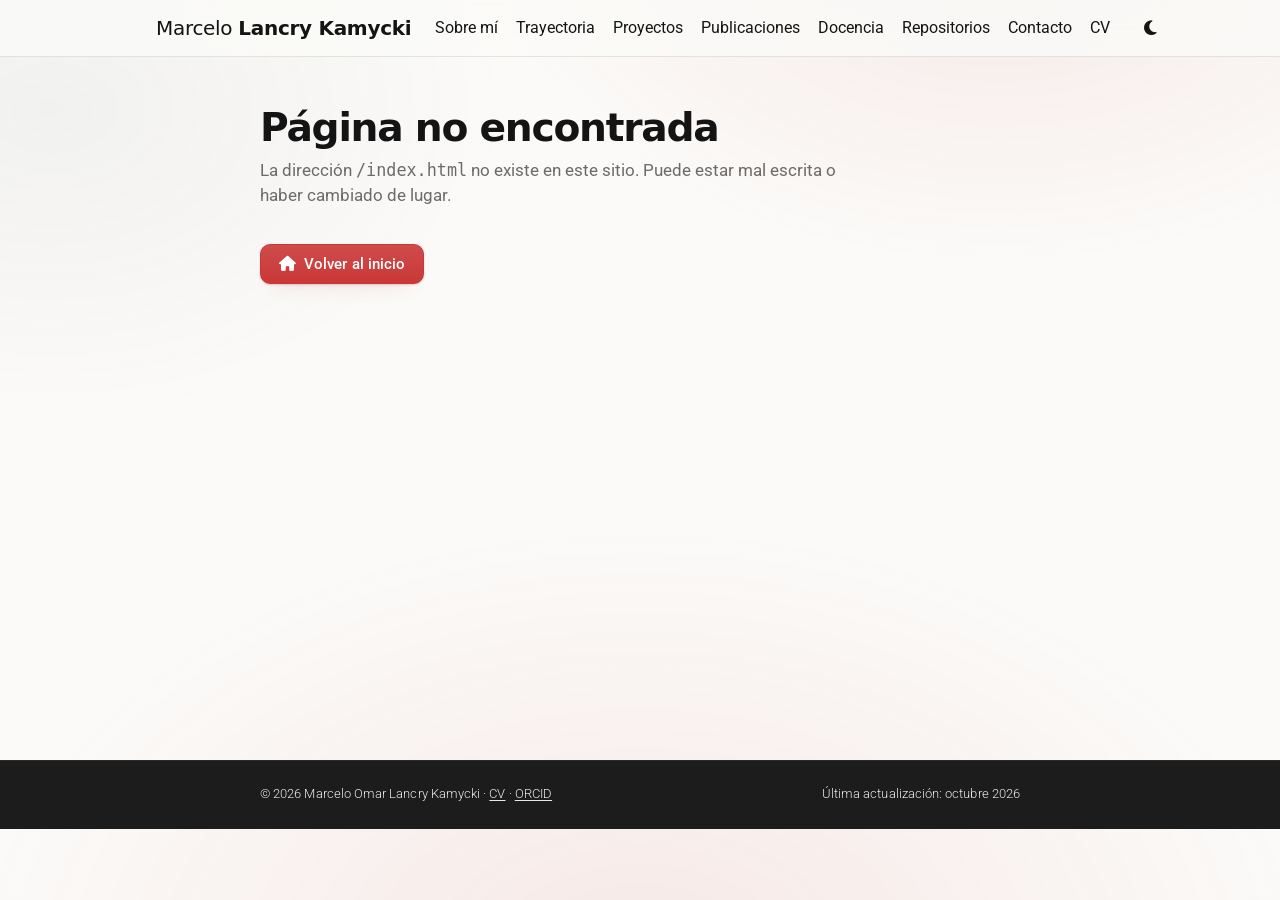
==== index.html @ e886a428 "Publicar portfolio LANKAMAR en GitHub Pages" ====
<!DOCTYPE html>
<html lang="es" data-theme="light">
  <head>
    <meta charset="UTF-8" />
    <meta name="viewport" content="width=device-width, initial-scale=1.0" />
    <link rel="icon" type="image/svg+xml" href="/favicon.svg" />
    <link rel="icon" type="image/png" sizes="32x32" href="/favicon-32.png" />
    <!-- SEO:PAGINA — generado desde seo.js -->
    <title>Marcelo Lancry Kamycki — LANKAMAR</title>
    <meta name="description" content="Portfolio de Marcelo Lancry Kamycki: proyectos, prototipos y herramientas digitales construidos con asistencia de inteligencia artificial, formación y trayectoria." />
    <link rel="canonical" href="https://teal-gnat-607186.hostingersite.com/" />
    <meta property="og:title" content="Marcelo Lancry Kamycki — LANKAMAR" />
    <meta property="og:description" content="Portfolio de Marcelo Lancry Kamycki: proyectos, prototipos y herramientas digitales construidos con asistencia de inteligencia artificial, formación y trayectoria." />
    <meta property="og:type" content="website" />
    <meta property="og:url" content="https://teal-gnat-607186.hostingersite.com/" />
    <meta property="og:image" content="https://teal-gnat-607186.hostingersite.com/og-image.png" />
    <meta property="og:image:width" content="1200" />
    <meta property="og:image:height" content="630" />
    <meta property="og:image:alt" content="Marcelo Lancry Kamycki — LANKAMAR: proyectos y herramientas digitales" />
    <meta name="twitter:card" content="summary_large_image" />
    <meta name="twitter:title" content="Marcelo Lancry Kamycki — LANKAMAR" />
    <meta name="twitter:description" content="Portfolio de Marcelo Lancry Kamycki: proyectos, prototipos y herramientas digitales construidos con asistencia de inteligencia artificial, formación y trayectoria." />
    <meta name="twitter:image" content="https://teal-gnat-607186.hostingersite.com/og-image.png" />
    <script type="application/ld+json">{"@context":"https://schema.org","@type":"Person","name":"Marcelo Omar Lancry Kamycki","alternateName":"LANKAMAR","url":"https://teal-gnat-607186.hostingersite.com/","image":"https://teal-gnat-607186.hostingersite.com/retrato-portada.jpg","jobTitle":"Especialista en tecnologías educativas y prototipos con inteligencia artificial","worksFor":{"@type":"Organization","name":"Hospital de Clínicas José de San Martín (UBA)"},"affiliation":[{"@type":"Organization","name":"CITEP-UBA"},{"@type":"Organization","name":"Universidad de Buenos Aires"}],"sameAs":["https://www.linkedin.com/in/lankamar","https://github.com/lankamar","https://orcid.org/0009-0008-8196-6291","https://www.credly.com/users/marcelo-omar-lancry-kamycki"]}</script>
    <!-- /SEO:PAGINA -->
    <meta name="author" content="Marcelo Omar Lancry Kamycki" />

    <script>
      (function () {
        try {
          var t = localStorage.getItem("theme");
          var q = new URLSearchParams(location.search).get("theme");
          if (q === "dark" || q === "light") {
            t = q;
            localStorage.setItem("theme", q);
          }
          if (t === "dark" || t === "light") {
            document.documentElement.setAttribute("data-theme", t);
          }
        } catch (e) {}
      })();
    </script>

    <link rel="preconnect" href="https://fonts.googleapis.com" />
    <link rel="preconnect" href="https://fonts.gstatic.com" crossorigin />
    <link
      href="https://fonts.googleapis.com/css2?family=Roboto:wght@300;400;500;700&family=Roboto+Slab:wght@400;600;700&display=swap"
      rel="stylesheet"
    />
    <link
      rel="stylesheet"
      href="https://cdnjs.cloudflare.com/ajax/libs/font-awesome/6.5.2/css/all.min.css"
      integrity="sha512-SnH5WK+bZxgPHs44uWIX+LLJAJ9/2PkPKZ5QiAj6Ta86w+fsb2TkcmfRyVX3pBnMFcV7oQPJkl9QevSCWr3W6A=="
      crossorigin="anonymous"
      referrerpolicy="no-referrer"
    />
    <script type="module" crossorigin src="/assets/index-DptI-uwq.js"></script>
    <link rel="stylesheet" crossorigin href="/assets/index-BQ9bZYKk.css">
  </head>
  <body>
    <div id="root"></div>
  </body>
</html>
---- assets/index-BQ9bZYKk.css ----
:root{--bg: #fbfaf8;--bg-soft: #f4f1ed;--text: #141414;--muted: #6b6b6b;--accent: #ca3737;--accent-strong: #a92c2c;--accent-soft: rgba(202, 55, 55, .07);--accent-glow: rgba(202, 55, 55, .16);--accent-ring: rgba(202, 55, 55, .3);--border: rgba(28, 22, 18, .1);--border-strong: rgba(28, 22, 18, .22);--card: #ffffff;--glass: rgba(251, 250, 248, .82);--halo-warm: rgba(202, 55, 55, .09);--halo-cool: rgba(110, 120, 140, .065);--frame-bg: linear-gradient(158deg, #ffffff, #f7f2ee);--shadow-xs: 0 1px 2px rgba(32, 24, 18, .05);--shadow-sm: 0 1px 2px rgba(32, 24, 18, .05), 0 6px 16px -12px rgba(32, 24, 18, .22);--shadow-md: 0 2px 4px rgba(32, 24, 18, .04), 0 18px 36px -24px rgba(32, 24, 18, .35);--footer-bg: #1c1c1d;--footer-text: #e8e8e8;--nav-h: 57px;--max: 800px;--font-body: "Roboto", -apple-system, BlinkMacSystemFont, "Segoe UI", Helvetica, Arial, sans-serif;--font-head: ui-sans-serif, system-ui, -apple-system, "Segoe UI", Roboto, Helvetica, Arial, sans-serif}html[data-theme=dark]{--bg: #191a1b;--bg-soft: #212325;--text: #e8e8e8;--muted: #b9b9b8;--accent: #e8695f;--accent-strong: #f08a80;--accent-soft: rgba(232, 105, 95, .12);--accent-glow: rgba(232, 105, 95, .22);--accent-ring: rgba(232, 105, 95, .42);--border: rgba(255, 255, 255, .1);--border-strong: rgba(255, 255, 255, .22);--card: #202224;--glass: rgba(25, 26, 27, .8);--halo-warm: rgba(232, 105, 95, .13);--halo-cool: rgba(120, 150, 175, .07);--frame-bg: linear-gradient(158deg, #26282a, #1d1f21);--shadow-xs: 0 1px 2px rgba(0, 0, 0, .35);--shadow-sm: 0 1px 2px rgba(0, 0, 0, .35), 0 8px 20px -14px rgba(0, 0, 0, .6);--shadow-md: 0 2px 6px rgba(0, 0, 0, .35), 0 22px 44px -28px rgba(0, 0, 0, .75);--footer-bg: #e8e8e8;--footer-text: #1c1c1d}*,*:before,*:after{box-sizing:border-box}html{scroll-behavior:smooth;background:var(--bg);transition:background-color .25s ease}body:before{content:"";position:fixed;top:0;right:0;bottom:0;left:0;z-index:-1;pointer-events:none;background:radial-gradient(52rem 34rem at 78% -8%,var(--halo-warm),transparent 62%),radial-gradient(44rem 30rem at 4% 12%,var(--halo-cool),transparent 65%),radial-gradient(60rem 40rem at 50% 108%,var(--halo-warm),transparent 70%)}body{margin:0;padding-top:var(--nav-h);background:transparent;color:var(--text);font-family:var(--font-body);font-size:16px;font-weight:300;line-height:1.5;-webkit-font-smoothing:antialiased;text-rendering:optimizeLegibility;transition:color .25s ease}::selection{background:color-mix(in srgb,var(--accent) 22%,transparent);color:var(--text)}h1,h2,h3,h4{font-family:var(--font-head);color:var(--text);font-weight:600;line-height:1.15;letter-spacing:-.022em;text-wrap:balance;margin:0 0 .5rem}h1{font-size:2.45rem;letter-spacing:-.032em;margin-bottom:.5rem}h2{font-size:1.65rem;letter-spacing:-.024em;margin-top:3rem;margin-bottom:.85rem}h3{font-size:1.15rem;letter-spacing:-.012em;font-weight:600;margin-bottom:.35rem}p{margin:0 0 .7rem;line-height:1.62;text-wrap:pretty}a{color:var(--accent);text-decoration:none;transition:color .16s ease}a:not(.btn):hover,a:not(.btn):focus-visible{color:var(--accent);text-decoration:underline;text-decoration-thickness:1px;text-underline-offset:3px;text-decoration-color:color-mix(in srgb,currentColor 55%,transparent)}a:focus-visible,button:focus-visible{outline:2px solid var(--accent);outline-offset:3px}strong,b{font-weight:700}hr{border:0;border-top:1px solid var(--border);margin:2rem 0}small,.muted{color:var(--muted)}.container{width:100%;max-width:var(--max);margin:0 auto;padding:0 20px}.navbar{position:fixed;top:0;left:0;right:0;height:var(--nav-h);z-index:100;background:var(--glass);-webkit-backdrop-filter:blur(14px) saturate(1.15);backdrop-filter:blur(14px) saturate(1.15);border-bottom:1px solid var(--border);transition:background-color .25s ease,border-color .25s ease}@supports not ((backdrop-filter: blur(1px)) or (-webkit-backdrop-filter: blur(1px))){.navbar{background:var(--bg)}}.nav-inner{max-width:1000px;height:100%;margin:0 auto;padding:0 16px;display:flex;align-items:center;gap:16px}.brand{font-family:var(--font-head);font-size:1.25rem;font-weight:100;color:var(--text);white-space:nowrap;letter-spacing:-.015em;transition:opacity .18s ease}.brand b{font-weight:700}.brand:hover{text-decoration:none;color:var(--text);opacity:.72}.nav-links{display:flex;align-items:center;gap:2px;margin-left:auto;list-style:none;padding:0;margin-bottom:0;margin-top:0}.nav-links a{position:relative;display:inline-flex;align-items:center;height:var(--nav-h);padding:0 8px;font-size:1rem;font-weight:400;color:var(--text);white-space:nowrap;transition:color .18s ease}.nav-links a:after{content:"";position:absolute;left:8px;right:8px;bottom:0;height:2px;border-radius:2px 2px 0 0;background:var(--accent);transform:scaleX(0);transform-origin:left center;transition:transform .22s cubic-bezier(.4,0,.2,1)}.nav-links a:hover,.nav-links a:focus-visible{color:var(--accent);text-decoration:none}.nav-links a:hover:after,.nav-links a:focus-visible:after,.nav-links a.active:after{transform:scaleX(1)}.nav-links a.active{color:var(--accent)}.theme-toggle{display:inline-flex;align-items:center;justify-content:center;width:34px;height:34px;margin-left:4px;border:0;border-radius:999px;background:transparent;color:var(--text);font-size:1.05rem;cursor:pointer;transition:background-color .18s ease,color .18s ease,transform .18s ease}.theme-toggle:hover{color:var(--accent);background:var(--bg-soft)}.theme-toggle:active{transform:scale(.94)}html[data-theme=dark] .theme-toggle .fa-moon,html[data-theme=light] .theme-toggle .fa-sun{display:none}html[data-theme=dark] .btn:not(.btn-outline),html[data-theme=dark] .btn:not(.btn-outline):hover{color:#191a1b}html[data-theme=dark] .btn-outline,html[data-theme=dark] .btn-outline:hover{color:var(--accent)}html[data-theme=dark] .badge{color:#191a1b}.nav-burger{display:none;width:40px;height:40px;border:0;border-radius:999px;background:transparent;color:var(--text);font-size:1.2rem;cursor:pointer;transition:background-color .18s ease,color .18s ease}.nav-burger:hover{background:var(--bg-soft);color:var(--accent)}main{min-height:calc(100vh - var(--nav-h) - 140px);padding:48px 0 72px}.page{animation:page-fade .55s ease both}@keyframes page-fade{0%{opacity:0}to{opacity:1}}@media(prefers-reduced-motion:reduce){.page{animation:none}html{scroll-behavior:auto}*,*:before,*:after{transition-duration:.01ms!important;animation-duration:.01ms!important;animation-iteration-count:1!important}.btn:hover,.btn:active,.btn-outline:hover,.social-row a:hover,.social-row a:active,.repo-card:hover,.repo-card:active,.theme-toggle:active{transform:none}}.affil{font-size:1.05rem;font-weight:400;line-height:1.5;color:var(--muted);margin-bottom:2.2rem;max-width:60ch}.affil b{font-weight:500;color:var(--text)}.profile{display:grid;grid-template-columns:minmax(0,1fr) 240px;gap:32px;align-items:start}.photo-frame{position:relative;width:240px;padding:7px;border-radius:26px;border:1px solid var(--border);background:var(--frame-bg);box-shadow:var(--shadow-md),inset 0 1px #ffffff59,0 0 44px -4px var(--accent-glow)}.profile-photo{width:100%;height:auto;aspect-ratio:3 / 4;object-fit:cover;object-position:center top;border-radius:20px;display:block}.social-row{display:flex;flex-wrap:wrap;gap:20px;margin-top:1.4rem;font-size:2rem;line-height:1}.social-row a{color:var(--text);display:inline-flex;align-items:center;justify-content:center;width:36px;height:36px;border-radius:8px;transition:color .18s ease,background-color .18s ease,transform .18s ease}.social-row a:hover{color:var(--accent);background:var(--accent-soft);text-decoration:none;transform:translateY(-1px)}.social-row a:active{transform:translateY(0) scale(.96)}.actions{display:flex;flex-wrap:wrap;gap:10px;margin-top:1.4rem}.btn{display:inline-flex;align-items:center;gap:8px;padding:10px 18px;border-radius:10px;border:1px solid var(--accent);background:linear-gradient(180deg,color-mix(in srgb,var(--accent) 90%,#fff),var(--accent));color:#fff;font-family:var(--font-body);font-size:.95rem;font-weight:500;letter-spacing:.005em;line-height:1.2;cursor:pointer;box-shadow:0 1px 2px #4610102e,0 12px 22px -16px var(--accent-ring);transition:background-color .18s ease,border-color .18s ease,box-shadow .2s ease,transform .16s ease}.btn:hover{background:var(--accent-strong);border-color:var(--accent-strong);color:#fff;text-decoration:none;transform:translateY(-1px);box-shadow:0 2px 4px #46101033,0 18px 30px -18px var(--accent-ring)}.btn:active{transform:translateY(0) scale(.995);box-shadow:0 1px 2px #46101033}.btn-outline{background:transparent;color:var(--accent);border-color:color-mix(in srgb,var(--accent) 40%,transparent);box-shadow:none}.btn-outline:hover{background:var(--accent-soft);border-color:var(--accent);color:var(--accent);transform:translateY(-1px);box-shadow:0 12px 24px -20px var(--accent-ring)}.news{list-style:none;padding:0;margin:0}.news li{display:grid;grid-template-columns:108px minmax(0,1fr);gap:16px;padding:8px 0}.news .date{color:var(--muted);font-size:.88rem;font-weight:400;letter-spacing:.01em;font-variant-numeric:tabular-nums;padding-top:3px}.pub{padding:14px 0;border-bottom:1px solid var(--border)}.pub:first-of-type{border-top:1px solid var(--border)}.pub-head{display:flex;align-items:baseline;gap:10px;flex-wrap:wrap}.pub-title{font-weight:400;font-size:1rem}.badge{display:inline-block;padding:2px 8px;border-radius:4px;background:var(--accent);color:#fff;font-size:.66rem;font-weight:700;letter-spacing:.07em;text-transform:uppercase;vertical-align:middle}.badge-soft{background:var(--accent-soft);color:var(--accent);box-shadow:inset 0 0 0 1px color-mix(in srgb,var(--accent) 22%,transparent)}.pub-meta{margin-top:5px;color:var(--muted);font-size:.88rem;font-variant-numeric:tabular-nums}.entry{padding:16px 0;border-bottom:1px solid var(--border)}.entry:first-of-type{border-top:1px solid var(--border)}.entry-head{display:flex;justify-content:space-between;align-items:baseline;gap:16px;flex-wrap:wrap}.entry-title{font-weight:400;font-size:1.05rem}.entry-when{color:var(--muted);font-size:.88rem;font-variant-numeric:tabular-nums;white-space:nowrap}.entry-sub{color:var(--muted);font-size:.95rem;margin-top:1px}.entry-detail{color:var(--muted);font-size:.88rem;line-height:1.58;margin:5px 0 0}.entry p{margin:.5rem 0 0}.entry-body{display:flex;gap:20px;align-items:flex-start}.entry-body>div{flex:1;min-width:0}.project-thumb{width:220px;border:1px solid var(--border);border-radius:10px;box-shadow:var(--shadow-sm);display:block;flex:0 0 auto}.chips{display:flex;flex-wrap:wrap;gap:6px;margin-top:8px}.chip{font-size:.75rem;color:var(--muted);border:1px solid var(--border);border-radius:999px;padding:1px 9px;line-height:1.6;transition:border-color .18s ease,color .18s ease}.chip:hover{border-color:color-mix(in srgb,var(--accent) 30%,var(--border));color:var(--text)}.timeline{border-left:1px solid var(--border-strong);padding-left:18px;margin:1rem 0 0}.timeline .entry{border-top:0;border-bottom:1px solid var(--border);position:relative}.timeline .entry:first-of-type{border-top:0;padding-top:0}.timeline .entry:before{content:"";position:absolute;left:-22px;top:25px;width:7px;height:7px;border-radius:50%;background:var(--accent);box-shadow:0 0 0 3px var(--accent-soft)}.timeline .entry:first-of-type:before{top:9px}.timeline ul{margin:.4rem 0 0;padding-left:1.1rem;color:var(--text);font-size:.98rem}.timeline li{margin-bottom:2px}.grid-2{display:grid;grid-template-columns:repeat(2,minmax(0,1fr));gap:16px}.card{border:1px solid var(--border);border-radius:14px;padding:18px 20px;background:var(--card);box-shadow:var(--shadow-sm);transition:border-color .18s ease,box-shadow .2s ease}.card h3{margin-bottom:4px}.card p{color:var(--text);font-size:.95rem;margin:0}.card .actions{margin-top:14px}.page-sub{font-size:.95rem;font-weight:400;line-height:1.6;color:var(--muted);margin-bottom:1.4rem;max-width:62ch}.repo-grid{display:grid;grid-template-columns:repeat(2,minmax(0,1fr));gap:16px;margin-top:.4rem}.repo-card{display:flex;flex-direction:column;gap:6px;min-height:116px;padding:12px 14px;border:1px solid var(--border);border-radius:12px;background:var(--card);color:var(--text);box-shadow:var(--shadow-xs);transition:border-color .18s ease,box-shadow .2s ease,transform .18s ease}.repo-card:hover{border-color:color-mix(in srgb,var(--accent) 38%,var(--border));box-shadow:var(--shadow-md);transform:translateY(-2px)}.repo-card:active{transform:translateY(0)}.repo-name{display:flex;align-items:center;gap:7px;font-size:.95rem;font-weight:600;color:#0969da;word-break:break-word}.repo-name i{font-size:.85rem}.repo-card:hover .repo-name{text-decoration:underline}html[data-theme=dark] .repo-name{color:#58a6ff}.repo-desc{font-size:.8rem;line-height:1.5;color:var(--muted);display:-webkit-box;-webkit-line-clamp:3;-webkit-box-orient:vertical;overflow:hidden}.repo-meta{display:flex;flex-wrap:wrap;align-items:center;gap:14px;margin-top:auto;padding-top:4px;font-size:.75rem;color:var(--muted)}.repo-meta i{margin-right:4px}.repo-lang{display:inline-flex;align-items:center;gap:5px}.lang-dot{width:9px;height:9px;border-radius:50%;display:inline-block}.repo-demo{margin-left:auto;font-weight:500}.repo-demo:hover{text-decoration:underline}.cv-card{display:flex;align-items:center;justify-content:space-between;gap:16px;padding:16px 20px;border:1px solid var(--border);border-radius:14px;background:var(--card);box-shadow:var(--shadow-xs);margin-bottom:12px;transition:border-color .18s ease,box-shadow .2s ease}.cv-card:hover{border-color:var(--border-strong);box-shadow:var(--shadow-sm)}.cv-card p{margin:2px 0 0;color:var(--muted);font-size:.93rem}.contact-list{list-style:none;padding:0;margin:1.2rem 0 0}.contact-list li{display:flex;align-items:center;gap:12px;padding:9px 0;border-bottom:1px solid var(--border)}.contact-list i{width:26px;height:26px;display:inline-flex;align-items:center;justify-content:center;border-radius:7px;background:var(--accent-soft);color:var(--accent);text-align:center;font-size:.95rem;flex:0 0 auto}footer{background:var(--footer-bg);color:var(--footer-text);padding:24px 0;font-size:.8rem;font-weight:300;letter-spacing:.005em;box-shadow:inset 0 1px #ffffff0f}footer .container{display:flex;justify-content:space-between;gap:16px;flex-wrap:wrap}footer a{color:var(--footer-text);text-decoration:underline;text-underline-offset:2px}footer a:hover{color:var(--footer-text);opacity:.8}footer p{margin:0}@media(max-width:1080px){.nav-links{position:absolute;top:var(--nav-h);left:0;right:0;display:none;flex-direction:column;align-items:stretch;gap:0;background:var(--bg);border-bottom:1px solid var(--border);box-shadow:var(--shadow-md);padding:6px 16px 12px}.nav-links.open{display:flex}.nav-links a{height:auto;padding:10px 4px;border-bottom:1px solid var(--border)}.nav-links a:after{display:none}.nav-links li:last-child a{border-bottom:0}.nav-burger{display:inline-flex;align-items:center;justify-content:center}.theme-toggle{margin-left:auto}}@media(max-width:760px){main{padding-top:32px}h1{font-size:2rem}h2{font-size:1.45rem;margin-top:2.4rem}.affil{font-size:1rem}.profile{grid-template-columns:1fr;gap:22px}.photo-frame{width:200px;justify-self:start;order:-1}.social-row{gap:4px;font-size:1.55rem}.social-row a{width:30px;height:30px}.news li{grid-template-columns:1fr;gap:2px}.grid-2,.repo-grid{grid-template-columns:1fr}.entry-body{flex-direction:column}.project-thumb{width:100%}.cv-card{flex-direction:column;align-items:flex-start}footer .container{flex-direction:column}}@media(max-width:360px){.brand{font-size:1rem}}
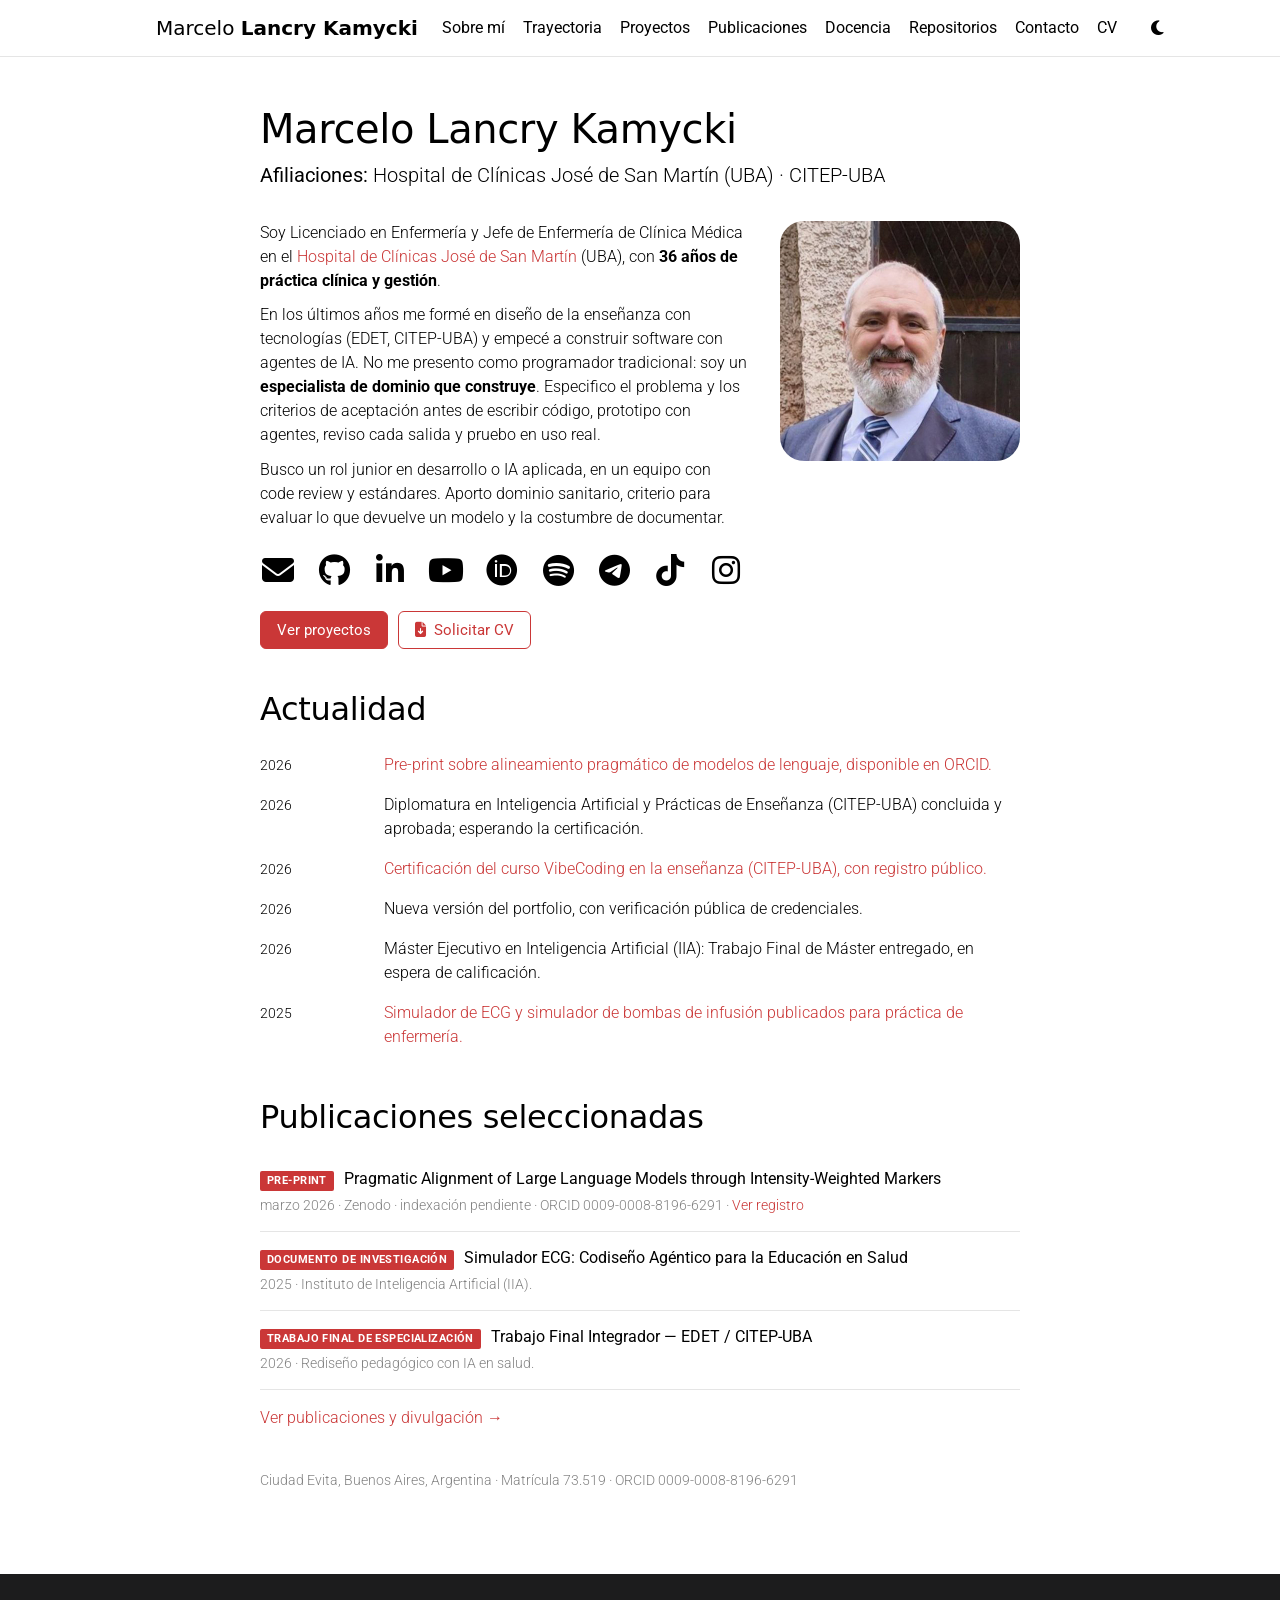
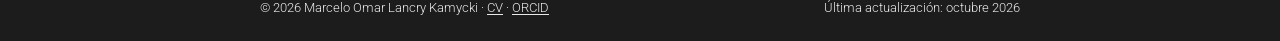
==== commit cb71398b: "CV: aclarar verificación por correo y retirar descargas directas Publica la pestaña CV revisada en e" ====
--- a/index.html
+++ b/index.html
@@ -3,27 +3,12 @@
   <head>
     <meta charset="UTF-8" />
     <meta name="viewport" content="width=device-width, initial-scale=1.0" />
-    <link rel="icon" type="image/svg+xml" href="/favicon.svg" />
-    <link rel="icon" type="image/png" sizes="32x32" href="/favicon-32.png" />
-    <!-- SEO:PAGINA — generado desde seo.js -->
-    <title>Marcelo Lancry Kamycki — LANKAMAR</title>
-    <meta name="description" content="Portfolio de Marcelo Lancry Kamycki: proyectos, prototipos y herramientas digitales construidos con asistencia de inteligencia artificial, formación y trayectoria." />
-    <link rel="canonical" href="https://teal-gnat-607186.hostingersite.com/" />
+    
+    <meta name="description" content="Marcelo Omar Lancry Kamycki: Licenciado en Enfermería, Jefe de Enfermería (UBA) y desarrollador asistido por IA. Herramientas para salud y educación." />
+    <meta name="author" content="Marcelo Omar Lancry Kamycki" />
     <meta property="og:title" content="Marcelo Lancry Kamycki — LANKAMAR" />
-    <meta property="og:description" content="Portfolio de Marcelo Lancry Kamycki: proyectos, prototipos y herramientas digitales construidos con asistencia de inteligencia artificial, formación y trayectoria." />
+    <meta property="og:description" content="Enfermería, gestión hospitalaria e inteligencia artificial aplicada a salud y educación." />
     <meta property="og:type" content="website" />
-    <meta property="og:url" content="https://teal-gnat-607186.hostingersite.com/" />
-    <meta property="og:image" content="https://teal-gnat-607186.hostingersite.com/og-image.png" />
-    <meta property="og:image:width" content="1200" />
-    <meta property="og:image:height" content="630" />
-    <meta property="og:image:alt" content="Marcelo Lancry Kamycki — LANKAMAR: proyectos y herramientas digitales" />
-    <meta name="twitter:card" content="summary_large_image" />
-    <meta name="twitter:title" content="Marcelo Lancry Kamycki — LANKAMAR" />
-    <meta name="twitter:description" content="Portfolio de Marcelo Lancry Kamycki: proyectos, prototipos y herramientas digitales construidos con asistencia de inteligencia artificial, formación y trayectoria." />
-    <meta name="twitter:image" content="https://teal-gnat-607186.hostingersite.com/og-image.png" />
-    <script type="application/ld+json">{"@context":"https://schema.org","@type":"Person","name":"Marcelo Omar Lancry Kamycki","alternateName":"LANKAMAR","url":"https://teal-gnat-607186.hostingersite.com/","image":"https://teal-gnat-607186.hostingersite.com/retrato-portada.jpg","jobTitle":"Especialista en tecnologías educativas y prototipos con inteligencia artificial","worksFor":{"@type":"Organization","name":"Hospital de Clínicas José de San Martín (UBA)"},"affiliation":[{"@type":"Organization","name":"CITEP-UBA"},{"@type":"Organization","name":"Universidad de Buenos Aires"}],"sameAs":["https://www.linkedin.com/in/lankamar","https://github.com/lankamar","https://orcid.org/0009-0008-8196-6291","https://www.credly.com/users/marcelo-omar-lancry-kamycki"]}</script>
-    <!-- /SEO:PAGINA -->
-    <meta name="author" content="Marcelo Omar Lancry Kamycki" />
 
     <script>
       (function () {
@@ -54,9 +39,28 @@
       crossorigin="anonymous"
       referrerpolicy="no-referrer"
     />
-    <script type="module" crossorigin src="/assets/index-DptI-uwq.js"></script>
-    <link rel="stylesheet" crossorigin href="/assets/index-BQ9bZYKk.css">
-  </head>
+    <script type="module" crossorigin src="/assets/index-Da2te-rT.js"></script>
+    <link rel="stylesheet" crossorigin href="/assets/index-DfGlC-lY.css">
+  <!-- SEO:PAGINA — generado desde seo.js -->
+    <title>LANKAMAR | Marcelo Lancry Kamycki — Desarrollo e investigación</title>
+    <meta name="description" content="LANKAMAR: sitio académico y de desarrollo de software de Marcelo Lancry Kamycki. Proyectos de IA en salud, simulación clínica y educación superior." />
+    <link rel="canonical" href="https://lankamar.github.io/" />
+    <meta property="og:title" content="LANKAMAR | Marcelo Lancry Kamycki — Desarrollo e investigación" />
+    <meta property="og:description" content="LANKAMAR: sitio académico y de desarrollo de software de Marcelo Lancry Kamycki. Proyectos de IA en salud, simulación clínica y educación superior." />
+    <meta property="og:type" content="website" />
+    <meta property="og:url" content="https://lankamar.github.io/" />
+    <meta property="og:image" content="https://lankamar.github.io/og-image.png" />
+    <meta property="og:image:width" content="1200" />
+    <meta property="og:image:height" content="630" />
+    <meta property="og:image:alt" content="Marcelo Lancry Kamycki — LANKAMAR: proyectos y herramientas digitales" />
+    <meta name="twitter:card" content="summary_large_image" />
+    <meta name="twitter:title" content="LANKAMAR | Marcelo Lancry Kamycki — Desarrollo e investigación" />
+    <meta name="twitter:description" content="LANKAMAR: sitio académico y de desarrollo de software de Marcelo Lancry Kamycki. Proyectos de IA en salud, simulación clínica y educación superior." />
+    <meta name="twitter:image" content="https://lankamar.github.io/og-image.png" />
+    <script type="application/ld+json">{"@context":"https://schema.org","@type":"Person","name":"Marcelo Omar Lancry Kamycki","alternateName":"LANKAMAR","url":"https://lankamar.github.io/","image":"https://lankamar.github.io/retrato-portada.jpg","jobTitle":"Licenciado en Enfermería y Jefe de Enfermería","worksFor":{"@type":"Organization","name":"Hospital de Clínicas José de San Martín (UBA)"},"affiliation":[{"@type":"Organization","name":"CITEP-UBA"},{"@type":"Organization","name":"Universidad de Buenos Aires"}],"sameAs":["https://www.linkedin.com/in/lankamar","https://github.com/lankamar","https://orcid.org/0009-0008-8196-6291","https://scholar.google.com/citations?user=ERLQOWcAAAAJ&hl=es","https://www.credly.com/users/marcelo-omar-lancry-kamycki"]}</script>
+    <!-- /SEO:PAGINA -->
+
+</head>
   <body>
     <div id="root"></div>
   </body>
--- a/assets/index-DfGlC-lY.css
+++ b/assets/index-DfGlC-lY.css
@@ -0,0 +1 @@
+:root{--bg: #ffffff;--bg-soft: #f7f7f7;--text: #000000;--muted: #828282;--accent: #ca3737;--accent-hover: #ca3737;--accent-soft: rgba(202, 55, 55, .07);--border: rgba(0, 0, 0, .1);--border-strong: rgba(0, 0, 0, .25);--card: #ffffff;--footer-bg: #1c1c1d;--footer-text: #e8e8e8;--nav-h: 57px;--max: 800px;--font-body: "Roboto", -apple-system, BlinkMacSystemFont, "Segoe UI", Helvetica, Arial, sans-serif;--font-head: ui-sans-serif, system-ui, -apple-system, "Segoe UI", Roboto, Helvetica, Arial, sans-serif}html[data-theme=dark]{--bg: #1c1c1d;--bg-soft: #232426;--text: #e8e8e8;--muted: #c9c9c9;--accent: #2698ba;--accent-hover: #2698ba;--accent-soft: rgba(38, 152, 186, .14);--border: #424246;--border-strong: #5c5c61;--card: #212529;--footer-bg: #e8e8e8;--footer-text: #1c1c1d}*,*:before,*:after{box-sizing:border-box}html{scroll-behavior:smooth;background:var(--bg)}body{margin:0;padding-top:var(--nav-h);background:var(--bg);color:var(--text);font-family:var(--font-body);font-size:16px;font-weight:300;line-height:1.5;-webkit-font-smoothing:antialiased;text-rendering:optimizeLegibility;transition:background-color .25s ease,color .25s ease}h1,h2,h3,h4{font-family:var(--font-head);color:var(--text);font-weight:300;line-height:1.2;letter-spacing:-.01em;margin:0 0 .5rem}h1{font-size:2.5rem;margin-bottom:.5rem}h2{font-size:2rem;margin-top:2.6rem;margin-bottom:1rem}h3{font-size:1.25rem;font-weight:400;margin-bottom:.35rem}p{margin:0 0 .65rem}a{color:var(--accent);text-decoration:none}a:hover,a:focus-visible{color:var(--accent);text-decoration:underline;text-underline-offset:2px}a:focus-visible,button:focus-visible{outline:2px solid var(--accent);outline-offset:3px;border-radius:2px}strong,b{font-weight:700}hr{border:0;border-top:1px solid var(--border);margin:2rem 0}small,.muted{color:var(--muted)}.container{width:100%;max-width:var(--max);margin:0 auto;padding:0 20px}.navbar{position:fixed;top:0;left:0;right:0;height:var(--nav-h);z-index:100;background:var(--bg);border-bottom:1px solid var(--border)}.nav-inner{max-width:1000px;height:100%;margin:0 auto;padding:0 16px;display:flex;align-items:center;gap:16px}.brand{font-family:var(--font-head);font-size:1.25rem;font-weight:100;color:var(--text);white-space:nowrap;letter-spacing:0}.brand b{font-weight:700}.brand:hover{text-decoration:none;color:var(--text)}.nav-links{display:flex;align-items:center;gap:2px;margin-left:auto;list-style:none;padding:0;margin-bottom:0;margin-top:0}.nav-links a{display:inline-block;padding:7px 8px;font-size:1rem;font-weight:400;color:var(--text);white-space:nowrap}.nav-links a:hover{color:var(--accent);text-decoration:none}.nav-links a.active{color:var(--accent)}.theme-toggle{display:inline-flex;align-items:center;justify-content:center;width:34px;height:34px;margin-left:4px;border:0;background:transparent;color:var(--text);font-size:1.05rem;cursor:pointer}.theme-toggle:hover{color:var(--accent)}html[data-theme=dark] .theme-toggle .fa-moon,html[data-theme=light] .theme-toggle .fa-sun{display:none}html[data-theme=dark] .btn:not(.btn-outline),html[data-theme=dark] .btn:not(.btn-outline):hover{color:#0c1a1f}html[data-theme=dark] .btn-outline,html[data-theme=dark] .btn-outline:hover{color:var(--accent)}html[data-theme=dark] .badge{color:#0c1a1f}.nav-burger{display:none;width:40px;height:40px;border:0;background:transparent;color:var(--text);font-size:1.2rem;cursor:pointer}main{min-height:calc(100vh - var(--nav-h) - 140px);padding:48px 0 72px}.page{animation:page-fade .55s ease both}@keyframes page-fade{0%{opacity:0}to{opacity:1}}@media(prefers-reduced-motion:reduce){.page{animation:none}html{scroll-behavior:auto}}.affil{font-size:1.25rem;font-weight:300;line-height:1.4;margin-bottom:2rem}.affil b{font-weight:400}.profile{display:grid;grid-template-columns:minmax(0,1fr) 240px;gap:32px;align-items:start}.profile-photo{width:240px;height:240px;object-fit:cover;object-position:center 12%;border-radius:24px;display:block}.social-row{display:flex;flex-wrap:wrap;gap:20px;margin-top:1.4rem;font-size:2rem;line-height:1}.social-row a{color:var(--text);display:inline-flex;align-items:center;justify-content:center;width:36px;height:36px}.social-row a:hover{color:var(--accent);text-decoration:none}.actions{display:flex;flex-wrap:wrap;gap:10px;margin-top:1.4rem}.btn{display:inline-flex;align-items:center;gap:8px;padding:9px 16px;border-radius:6px;border:1px solid var(--accent);background:var(--accent);color:#fff;font-family:var(--font-body);font-size:.95rem;font-weight:400;line-height:1.2;cursor:pointer}.btn:hover{background:var(--accent);border-color:var(--accent);color:#fff;text-decoration:none;opacity:.88}.btn-outline{background:transparent;color:var(--accent)}.btn-outline:hover{background:var(--accent-soft);color:var(--accent)}.news{list-style:none;padding:0;margin:0}.news li{display:grid;grid-template-columns:108px minmax(0,1fr);gap:16px;padding:8px 0}.news .date{color:var(--text);font-size:.9rem;padding-top:2px}.pub{padding:14px 0;border-bottom:1px solid var(--border)}.pub:first-of-type{border-top:1px solid var(--border)}.pub-head{display:flex;align-items:baseline;gap:10px;flex-wrap:wrap}.pub-title{font-weight:400;font-size:1rem}.badge{display:inline-block;padding:2px 7px;border-radius:2px;background:var(--accent);color:#fff;font-size:.68rem;font-weight:700;letter-spacing:.04em;text-transform:uppercase;vertical-align:middle}.badge-soft{background:var(--accent-soft);color:var(--accent)}.pub-meta{margin-top:4px;color:var(--muted);font-size:.9rem}.entry{padding:16px 0;border-bottom:1px solid var(--border)}.entry:first-of-type{border-top:1px solid var(--border)}.entry-head{display:flex;justify-content:space-between;align-items:baseline;gap:16px;flex-wrap:wrap}.entry-title{font-weight:400;font-size:1.05rem}.entry-when{color:var(--muted);font-size:.9rem;white-space:nowrap}.entry-sub{color:var(--muted);font-size:.95rem;margin-top:1px}.entry-detail{color:var(--muted);font-size:.9rem;line-height:1.55;margin:4px 0 0}.entry p{margin:.5rem 0 0}.entry-body{display:flex;gap:20px;align-items:flex-start}.entry-body>div{flex:1;min-width:0}.project-thumb{width:220px;border:1px solid var(--border);border-radius:8px;display:block;flex:0 0 auto}.chips{display:flex;flex-wrap:wrap;gap:6px;margin-top:8px}.chip{font-size:.75rem;color:var(--muted);border:1px solid var(--border);border-radius:999px;padding:1px 9px;line-height:1.6}.timeline{border-left:1px solid var(--border-strong);padding-left:18px;margin:1rem 0 0}.timeline .entry{border-top:0;border-bottom:1px solid var(--border);position:relative}.timeline .entry:first-of-type{border-top:0;padding-top:0}.timeline .entry:before{content:"";position:absolute;left:-22px;top:25px;width:7px;height:7px;border-radius:50%;background:var(--accent)}.timeline .entry:first-of-type:before{top:9px}.timeline ul{margin:.4rem 0 0;padding-left:1.1rem;color:var(--text);font-size:.98rem}.timeline li{margin-bottom:2px}.grid-2{display:grid;grid-template-columns:repeat(2,minmax(0,1fr));gap:16px}.card{border:1px solid var(--border);border-radius:12px;padding:18px 20px;background:var(--card)}.card h3{margin-bottom:4px}.card p{color:var(--text);font-size:.95rem;margin:0}.card .actions{margin-top:14px}.page-sub{font-size:.9rem;font-weight:700;margin-bottom:1.4rem}.repo-grid{display:grid;grid-template-columns:repeat(2,minmax(0,1fr));gap:16px;margin-top:.4rem}.repo-card{display:flex;flex-direction:column;gap:6px;min-height:116px;padding:12px 14px;border:1px solid var(--border);border-radius:6px;background:var(--card);color:var(--text)}.repo-card:hover{border-color:var(--border-strong)}.repo-name{display:flex;align-items:center;gap:7px;font-size:.95rem;font-weight:600;color:#0969da;word-break:break-word}.repo-name i{font-size:.85rem}.repo-card:hover .repo-name{text-decoration:underline}html[data-theme=dark] .repo-name{color:#58a6ff}.repo-desc{font-size:.8rem;line-height:1.5;color:var(--muted);display:-webkit-box;-webkit-line-clamp:3;-webkit-box-orient:vertical;overflow:hidden}.repo-meta{display:flex;flex-wrap:wrap;align-items:center;gap:14px;margin-top:auto;padding-top:4px;font-size:.75rem;color:var(--muted)}.repo-meta i{margin-right:4px}.repo-lang{display:inline-flex;align-items:center;gap:5px}.lang-dot{width:9px;height:9px;border-radius:50%;display:inline-block}.repo-demo{margin-left:auto;font-weight:500}.repo-demo:hover{text-decoration:underline}.cv-card{display:flex;align-items:center;justify-content:space-between;gap:16px;padding:16px 20px;border:1px solid var(--border);border-radius:12px;margin-bottom:12px}.cv-card p{margin:2px 0 0;color:var(--muted);font-size:.93rem}.contact-list{list-style:none;padding:0;margin:1.2rem 0 0}.contact-list li{display:flex;align-items:center;gap:12px;padding:9px 0;border-bottom:1px solid var(--border)}.contact-list i{width:22px;color:var(--accent);text-align:center;font-size:1.05rem}footer{background:var(--footer-bg);color:var(--footer-text);padding:24px 0;font-size:.8rem;font-weight:300}footer .container{display:flex;justify-content:space-between;gap:16px;flex-wrap:wrap}footer a{color:var(--footer-text);text-decoration:underline;text-underline-offset:2px}footer a:hover{color:var(--footer-text);opacity:.8}footer p{margin:0}@media(max-width:1080px){.nav-links{position:absolute;top:var(--nav-h);left:0;right:0;display:none;flex-direction:column;align-items:stretch;gap:0;background:var(--bg);border-bottom:1px solid var(--border);padding:6px 16px 12px}.nav-links.open{display:flex}.nav-links a{padding:10px 4px;border-bottom:1px solid var(--border)}.nav-links li:last-child a{border-bottom:0}.nav-burger{display:inline-flex;align-items:center;justify-content:center}.theme-toggle{margin-left:auto}}@media(max-width:760px){main{padding-top:32px}h1{font-size:2rem}h2{font-size:1.6rem;margin-top:2.1rem}.affil{font-size:1.1rem}.profile{grid-template-columns:1fr;gap:22px}.profile-photo{width:200px;height:200px;justify-self:start;order:-1}.social-row{gap:4px;font-size:1.55rem}.social-row a{width:30px;height:30px}.news li{grid-template-columns:1fr;gap:2px}.grid-2,.repo-grid{grid-template-columns:1fr}.entry-body{flex-direction:column}.project-thumb{width:100%}.cv-card{flex-direction:column;align-items:flex-start}footer .container{flex-direction:column}}
